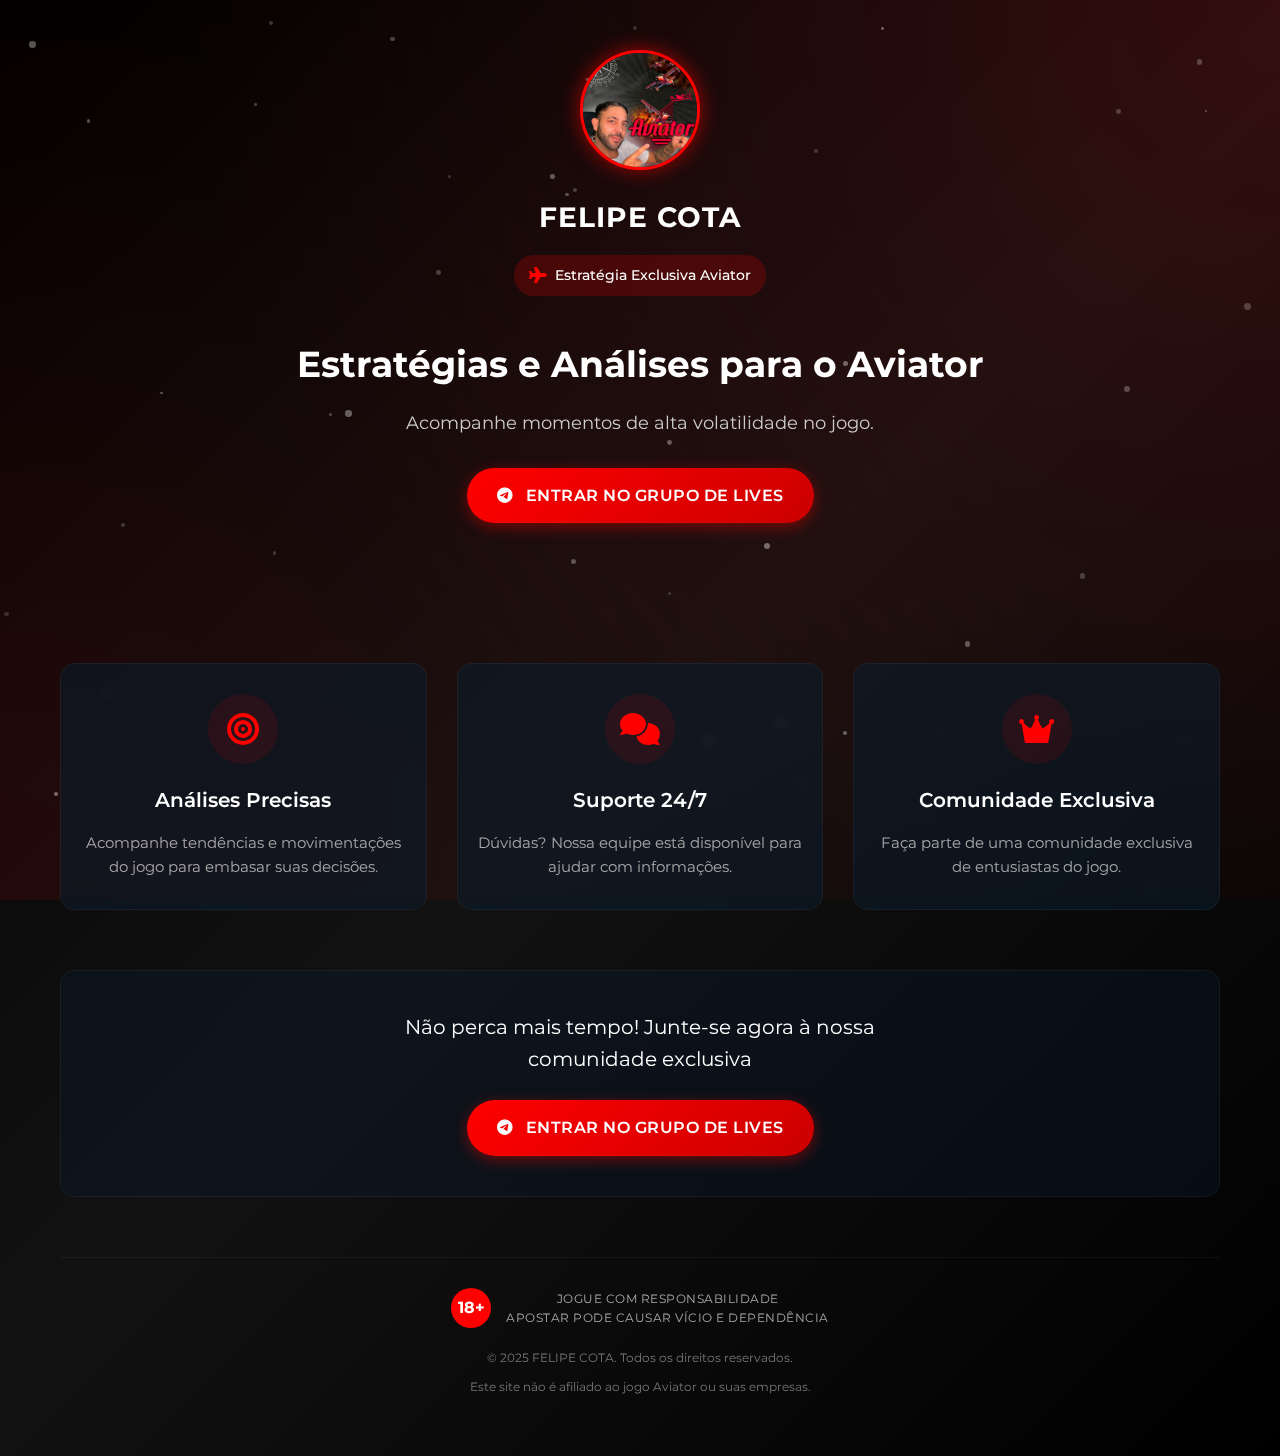
==== index.html @ 292ceb73 "Projeto inicial da landing page do Felipe Cota" ====
<!DOCTYPE html>
<html lang="pt-BR">
<head>
    <!-- Google Tag Manager -->
    <script>(function(w,d,s,l,i){w[l]=w[l]||[];w[l].push({'gtm.start':
    new Date().getTime(),event:'gtm.js'});var f=d.getElementsByTagName(s)[0],
    j=d.createElement(s),dl=l!='dataLayer'?'&l='+l:'';j.async=true;j.src=
    'https://www.googletagmanager.com/gtm.js?id='+i+dl;f.parentNode.insertBefore(j,f);
    })(window,document,'script','dataLayer','GTM-M8GBDRV');</script>
    <!-- End Google Tag Manager -->
    <meta charset="UTF-8">
    <meta name="viewport" content="width=device-width, initial-scale=1.0">
    <meta name="description" content="Explore estratégias e análises para o Aviator. Junte-se à nossa comunidade exclusiva para insights em tempo real e suporte especializado.">
    <title>Felipe Cota - Estratégia Exclusiva</title>
    <link rel="stylesheet" href="cota_styles.css">
    <link rel="stylesheet" href="https://cdnjs.cloudflare.com/ajax/libs/font-awesome/6.0.0/css/all.min.css">
    <link rel="preconnect" href="https://fonts.googleapis.com">
    <link rel="preconnect" href="https://fonts.gstatic.com" crossorigin>
    <link href="https://fonts.googleapis.com/css2?family=Montserrat:wght@400;500;600;700&display=swap" rel="stylesheet">
    <link rel="icon" href="assets/favicon.png" type="image/png">
    
    <!-- Facebook Pixel Code -->
    <script>
        !function(f,b,e,v,n,t,s)
        {if(f.fbq)return;n=f.fbq=function(){n.callMethod?
        n.callMethod.apply(n,arguments):n.queue.push(arguments)};
        if(!f._fbq)f._fbq=n;n.push=n;n.loaded=!0;n.version='2.0';
        n.queue=[];t=b.createElement(e);t.async=!0;
        t.src=v;s=b.getElementsByTagName(e)[0];
        s.parentNode.insertBefore(t,s)}(window, document,'script',
        'https://connect.facebook.net/en_US/fbevents.js');
        fbq('init', '905341501765462');
        fbq('track', 'PageView');
        
        // Track View Content event
        document.addEventListener('DOMContentLoaded', function() {
            fbq('track', 'ViewContent', {
                content_name: 'Felipe Cota Landing Page',
                content_type: 'landing_page'
            });
        });
    </script>
    <noscript>
        <img height="1" width="1" style="display:none" 
            src="https://www.facebook.com/tr?id=905341501765462&ev=PageView&noscript=1"/>
    </noscript>
    <!-- End Facebook Pixel Code -->
</head>
<body>
    <!-- Google Tag Manager (noscript) -->
    <noscript><iframe src="https://www.googletagmanager.com/ns.html?id=GTM-M8GBDRV"
    height="0" width="0" style="display:none;visibility:hidden"></iframe></noscript>
    <!-- End Google Tag Manager (noscript) -->
    <div class="container">
        <header>
            <div class="profile">
                <div class="profile-img">
                    <img src="assets/profile.jpeg" alt="Imagem de perfil do Felipe Cota">
                </div>
                <h1>FELIPE COTA</h1>
            </div>
            <div class="subtitle">
                <span class="icon"><i class="fas fa-plane"></i></span>
                <p>Estratégia Exclusiva Aviator</p>
            </div>
            
            <div class="hero">
                <h2>Estratégias e Análises para o Aviator</h2>
                <p>Acompanhe momentos de alta volatilidade no jogo.</p>
                <a href="https://t.me/+5zDm2yMFK7ljYjJh" class="cta-button telegram-button" id="top-cta-button" target="_blank">
                    <i class="fab fa-telegram-plane"></i> ENTRAR NO GRUPO DE LIVES
                </a>
            </div>
        </header>
        
        <section class="features">
            <!-- Cards removidos para simplificar a tela -->
        </section>
        
        <section class="benefits">
            <div class="benefit-card">
                <div class="benefit-icon">
                    <i class="fas fa-bullseye"></i>
                </div>
                <h3>Análises Precisas</h3>
                <p>Acompanhe tendências e movimentações do jogo para embasar suas decisões.</p>
            </div>
            
            <div class="benefit-card">
                <div class="benefit-icon">
                    <i class="fas fa-comments"></i>
                </div>
                <h3>Suporte 24/7</h3>
                <p>Dúvidas? Nossa equipe está disponível para ajudar com informações.</p>
            </div>
            
            <div class="benefit-card">
                <div class="benefit-icon">
                    <i class="fas fa-crown"></i>
                </div>
                <h3>Comunidade Exclusiva</h3>
                <p>Faça parte de uma comunidade exclusiva de entusiastas do jogo.</p>
            </div>
        </section>
        
        <div class="bottom-cta">
            <p>Não perca mais tempo! Junte-se agora à nossa comunidade exclusiva</p>
            <a href="https://t.me/+5zDm2yMFK7ljYjJh" class="cta-button telegram-button" id="bottom-cta-button" target="_blank">
                <i class="fab fa-telegram-plane"></i> ENTRAR NO GRUPO DE LIVES
            </a>
        </div>
        
        <footer>
            <div class="responsible-gaming">
                <span class="age-restriction">18+</span>
                <p>JOGUE COM RESPONSABILIDADE<br>APOSTAR PODE CAUSAR VÍCIO E DEPENDÊNCIA</p>
            </div>
            <p class="copyright">&copy; 2025 FELIPE COTA. Todos os direitos reservados.</p>
            <p class="disclaimer">Este site não é afiliado ao jogo Aviator ou suas empresas.</p>
        </footer>
    </div>
    
    <script src="cota_script.js" async></script>
</body>
</html>
---- cota_styles.css ----
/* Reset and Base Styles */
* {
    margin: 0;
    padding: 0;
    box-sizing: border-box;
}

body {
    font-family: 'Montserrat', sans-serif;
    background: linear-gradient(135deg, #000000 0%, #121212 50%, #000000 100%);
    color: #ffffff;
    line-height: 1.6;
    position: relative;
}

body::before {
    content: '';
    position: fixed;
    top: 0;
    left: 0;
    width: 100%;
    height: 100%;
    background: radial-gradient(circle at top right, rgba(255, 0, 0, 0.15), transparent 70%),
                radial-gradient(circle at bottom left, rgba(255, 0, 0, 0.1), transparent 70%);
    z-index: -1;
}

.container {
    max-width: 1200px;
    margin: 0 auto;
    padding: 20px;
    position: relative;
}

/* Header Styles */
header {
    text-align: center;
    padding: 30px 0;
}

.profile {
    display: flex;
    flex-direction: column;
    align-items: center;
    margin-bottom: 15px;
}

.profile-img {
    width: 120px;
    height: 120px;
    border-radius: 50%;
    overflow: hidden;
    border: 3px solid #ff0000;
    box-shadow: 0 0 20px rgba(255, 0, 0, 0.6);
    margin-bottom: 15px;
    background: #1a1a1a;
    display: flex;
    justify-content: center;
    align-items: center;
}

.profile-img img {
    width: 100%;
    height: auto;
}

h1 {
    font-size: 28px;
    font-weight: 700;
    letter-spacing: 1px;
    margin-top: 10px;
}

.subtitle {
    display: flex;
    align-items: center;
    justify-content: center;
    margin-bottom: 40px;
    background-color: rgba(255, 0, 0, 0.2);
    padding: 8px 15px;
    border-radius: 20px;
    width: fit-content;
    margin: 0 auto 40px;
}

.subtitle .icon {
    color: #ff0000;
    margin-right: 8px;
}

.subtitle p {
    font-size: 14px;
    font-weight: 500;
}

.hero {
    margin-top: 40px;
    margin-bottom: 50px;
}

.hero h2 {
    font-size: 36px;
    margin-bottom: 15px;
    font-weight: 700;
}

.highlight {
    color: #ff0000;
}

.hero p {
    font-size: 18px;
    max-width: 600px;
    margin: 0 auto 30px;
    color: #cccccc;
}

.cta-button {
    display: inline-block;
    background: linear-gradient(135deg, #ff0000 0%, #cc0000 100%);
    color: white;
    padding: 15px 30px;
    border-radius: 30px;
    font-weight: 600;
    text-decoration: none;
    font-size: 16px;
    letter-spacing: 0.5px;
    transition: all 0.3s ease;
    box-shadow: 0 4px 15px rgba(255, 0, 0, 0.4);
}

.telegram-button {
    background: linear-gradient(135deg, #ff0000 0%, #cc0000 100%);
    box-shadow: 0 4px 15px rgba(255, 0, 0, 0.4);
}

.telegram-button:hover {
    box-shadow: 0 7px 20px rgba(255, 0, 0, 0.5);
}

.cta-button i {
    margin-right: 8px;
}

.cta-button:hover {
    transform: translateY(-3px);
    box-shadow: 0 7px 20px rgba(255, 0, 0, 0.5);
}

/* Features Section */
.features {
    display: grid;
    grid-template-columns: repeat(4, 1fr);
    gap: 20px;
    margin-bottom: 60px;
}

.feature-box {
    background: #111111;
    border-radius: 15px;
    padding: 25px 15px;
    text-align: center;
    transition: transform 0.3s ease, box-shadow 0.3s ease;
    border: 1px solid rgba(255, 255, 255, 0.05);
    position: relative;
    overflow: hidden;
    backdrop-filter: blur(5px);
    background: rgba(10, 26, 42, 0.6);
}

.feature-icon {
    font-size: 28px;
    margin-bottom: 15px;
    height: 60px;
    width: 60px;
    display: flex;
    align-items: center;
    justify-content: center;
    border-radius: 50%;
    margin: 0 auto 15px;
    background: rgba(255, 255, 255, 0.05);
    transition: all 0.3s ease;
}

.feature-box:nth-child(1) {
    background: linear-gradient(135deg, rgba(255, 0, 0, 0.2) 0%, rgba(255, 0, 0, 0.1) 100%);
}

.feature-box:nth-child(2) {
    background: linear-gradient(135deg, rgba(255, 0, 0, 0.2) 0%, rgba(255, 0, 0, 0.1) 100%);
}

.feature-box:nth-child(3) {
    background: linear-gradient(135deg, rgba(255, 0, 0, 0.2) 0%, rgba(255, 0, 0, 0.1) 100%);
}

.feature-box:nth-child(4) {
    background: linear-gradient(135deg, rgba(255, 0, 0, 0.2) 0%, rgba(255, 0, 0, 0.1) 100%);
}

.feature-box:hover {
    transform: translateY(-10px);
    box-shadow: 0 15px 30px rgba(0, 0, 0, 0.3);
}

.feature-box:hover .feature-icon {
    transform: scale(1.1);
}

.feature-box h3 {
    font-size: 18px;
    margin-bottom: 10px;
    font-weight: 600;
}

.feature-box p {
    font-size: 14px;
    color: #aaaaaa;
}

/* Benefits Section */
.benefits {
    display: grid;
    grid-template-columns: repeat(3, 1fr);
    gap: 30px;
    margin-bottom: 60px;
}

.benefit-card {
    background: #111111;
    border-radius: 15px;
    padding: 30px 20px;
    text-align: center;
    transition: transform 0.3s ease, box-shadow 0.3s ease;
    border: 1px solid rgba(255, 255, 255, 0.05);
    position: relative;
    overflow: hidden;
    backdrop-filter: blur(5px);
    background: rgba(10, 26, 42, 0.6);
}

.benefit-icon {
    font-size: 32px;
    color: #ff0000;
    margin-bottom: 20px;
    height: 70px;
    width: 70px;
    display: flex;
    align-items: center;
    justify-content: center;
    border-radius: 50%;
    margin: 0 auto 20px;
    background: rgba(255, 0, 0, 0.1);
    transition: all 0.3s ease;
}

.benefit-card:hover {
    transform: translateY(-10px);
    box-shadow: 0 15px 30px rgba(0, 0, 0, 0.3);
}

.benefit-card:hover .benefit-icon {
    transform: scale(1.1);
    color: #ffffff;
}

.benefit-card h3 {
    font-size: 20px;
    margin-bottom: 15px;
    font-weight: 600;
}

.benefit-card p {
    font-size: 15px;
    color: #aaaaaa;
}

/* Bottom CTA */
.bottom-cta {
    text-align: center;
    margin-bottom: 60px;
    padding: 40px 20px;
    background: rgba(10, 26, 42, 0.4);
    border-radius: 15px;
    border: 1px solid rgba(255, 255, 255, 0.05);
}

.bottom-cta p {
    font-size: 20px;
    margin-bottom: 25px;
    max-width: 600px;
    margin-left: auto;
    margin-right: auto;
}

/* Footer */
footer {
    text-align: center;
    padding: 30px 0;
    border-top: 1px solid rgba(255, 255, 255, 0.05);
}

.responsible-gaming {
    display: flex;
    align-items: center;
    justify-content: center;
    margin-bottom: 20px;
}

.age-restriction {
    display: inline-block;
    width: 40px;
    height: 40px;
    line-height: 40px;
    text-align: center;
    border-radius: 50%;
    background-color: #ff0000;
    color: white;
    font-weight: 700;
    margin-right: 15px;
}

.responsible-gaming p {
    font-size: 12px;
    color: #aaaaaa;
    text-transform: uppercase;
    letter-spacing: 0.5px;
}

.copyright, .disclaimer {
    font-size: 12px;
    color: #777777;
    margin-bottom: 10px;
}

/* Animations */
@keyframes float {
    0% {
        transform: translateY(0px);
    }
    50% {
        transform: translateY(-10px);
    }
    100% {
        transform: translateY(0px);
    }
}

@keyframes pulse {
    0% {
        box-shadow: 0 0 0 0 rgba(0, 136, 204, 0.7);
    }
    70% {
        box-shadow: 0 0 0 15px rgba(0, 136, 204, 0);
    }
    100% {
        box-shadow: 0 0 0 0 rgba(0, 136, 204, 0);
    }
}

.pulse {
    animation: pulse 1s ease-in-out;
}

.particles {
    position: fixed;
    top: 0;
    left: 0;
    width: 100%;
    height: 100%;
    pointer-events: none;
    z-index: -1;
}

.particle {
    position: absolute;
    background-color: rgba(0, 136, 204, 0.3);
    border-radius: 50%;
}

.touch-active {
    transform: translateY(-5px);
    box-shadow: 0 10px 20px rgba(0, 0, 0, 0.3);
}

/* Media Queries */
@media (max-width: 768px) {
    .features {
        grid-template-columns: repeat(2, 1fr);
    }
    
    .benefits {
        grid-template-columns: 1fr;
        gap: 20px;
    }
    
    .hero h2 {
        font-size: 28px;
    }
    
    .hero p {
        font-size: 16px;
    }
    
    .cta-button {
        padding: 12px 25px;
        font-size: 14px;
    }
}

@media (max-width: 480px) {
    .features {
        grid-template-columns: 1fr;
    }
    
    .profile-img {
        width: 100px;
        height: 100px;
    }
    
    h1 {
        font-size: 24px;
    }
    
    .hero h2 {
        font-size: 24px;
    }
    
    .bottom-cta p {
        font-size: 18px;
    }
}

@media (max-width: 360px) {
    .container {
        padding: 15px 10px;
    }
    
    .profile-img {
        width: 80px;
        height: 80px;
    }
    
    h1 {
        font-size: 20px;
    }
    
    .hero h2 {
        font-size: 20px;
    }
    
    .hero p {
        font-size: 14px;
    }
}
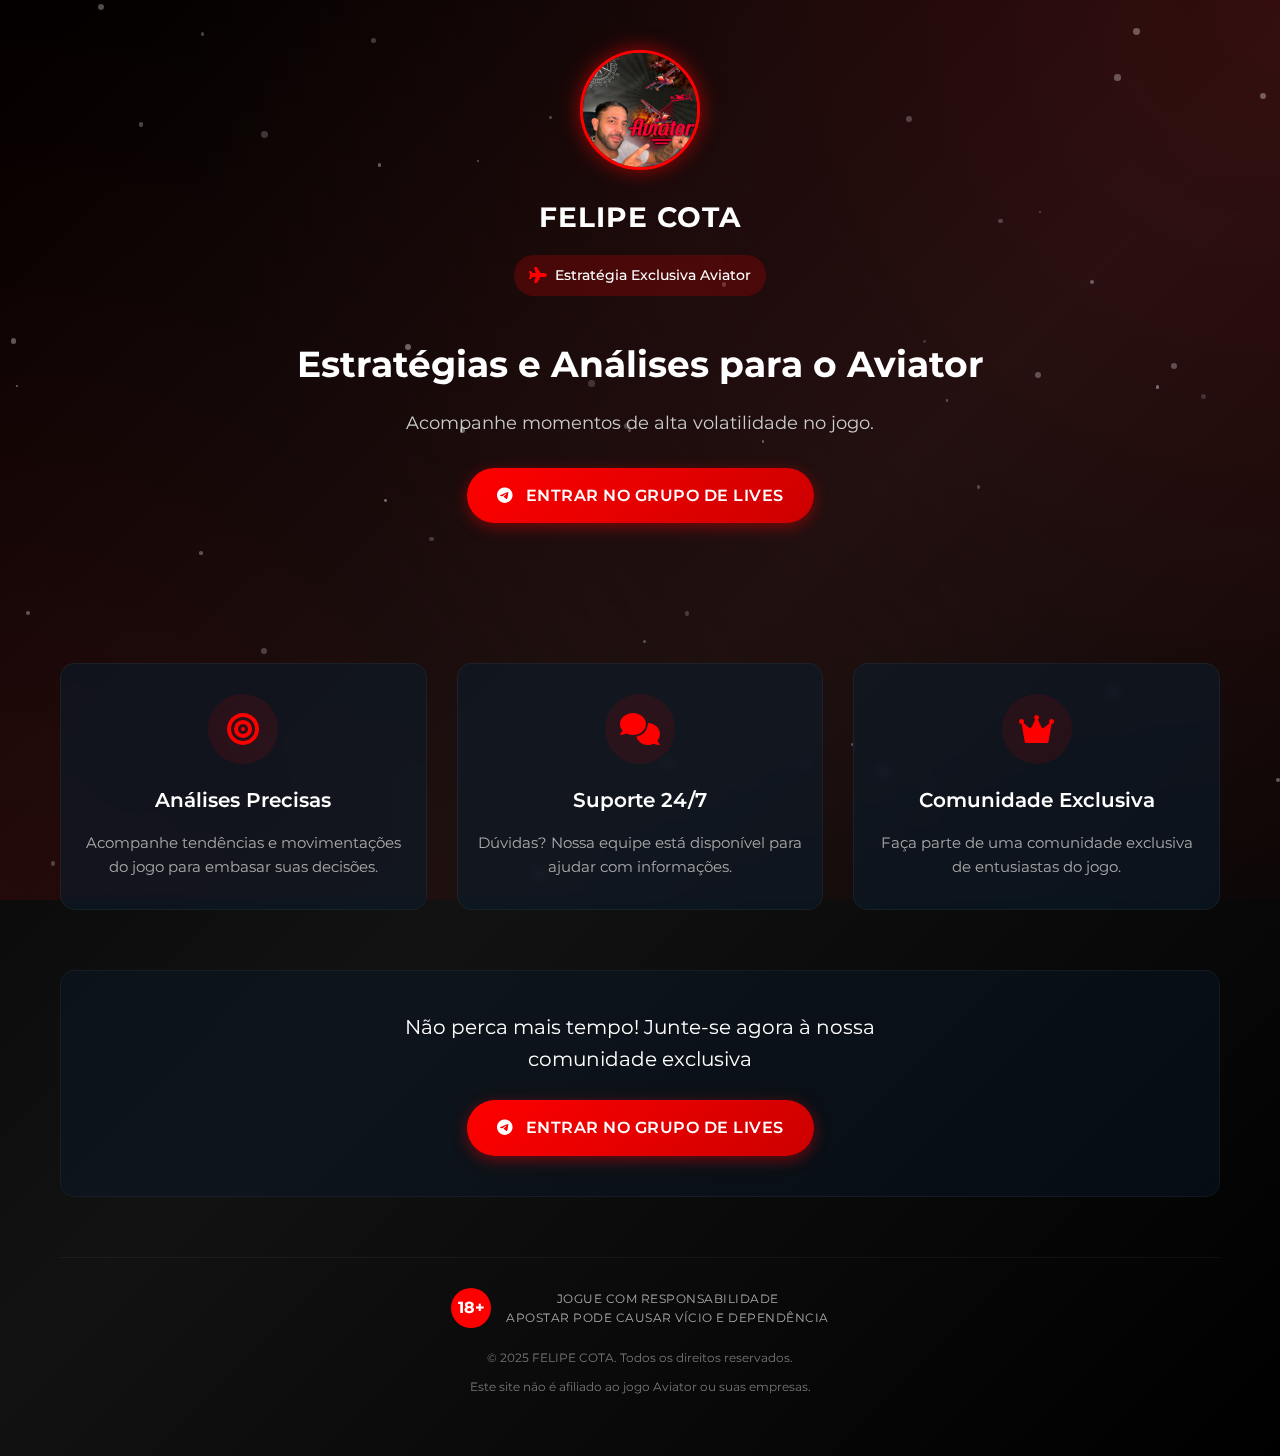
==== commit 0bc1f62c: "Update index.html" ====
--- a/index.html
+++ b/index.html
@@ -120,6 +120,6 @@
         </footer>
     </div>
     
-    <script src="cota_script.js" async></script>
+    <script src="cota_script.js" defer></script>
 </body>
 </html>
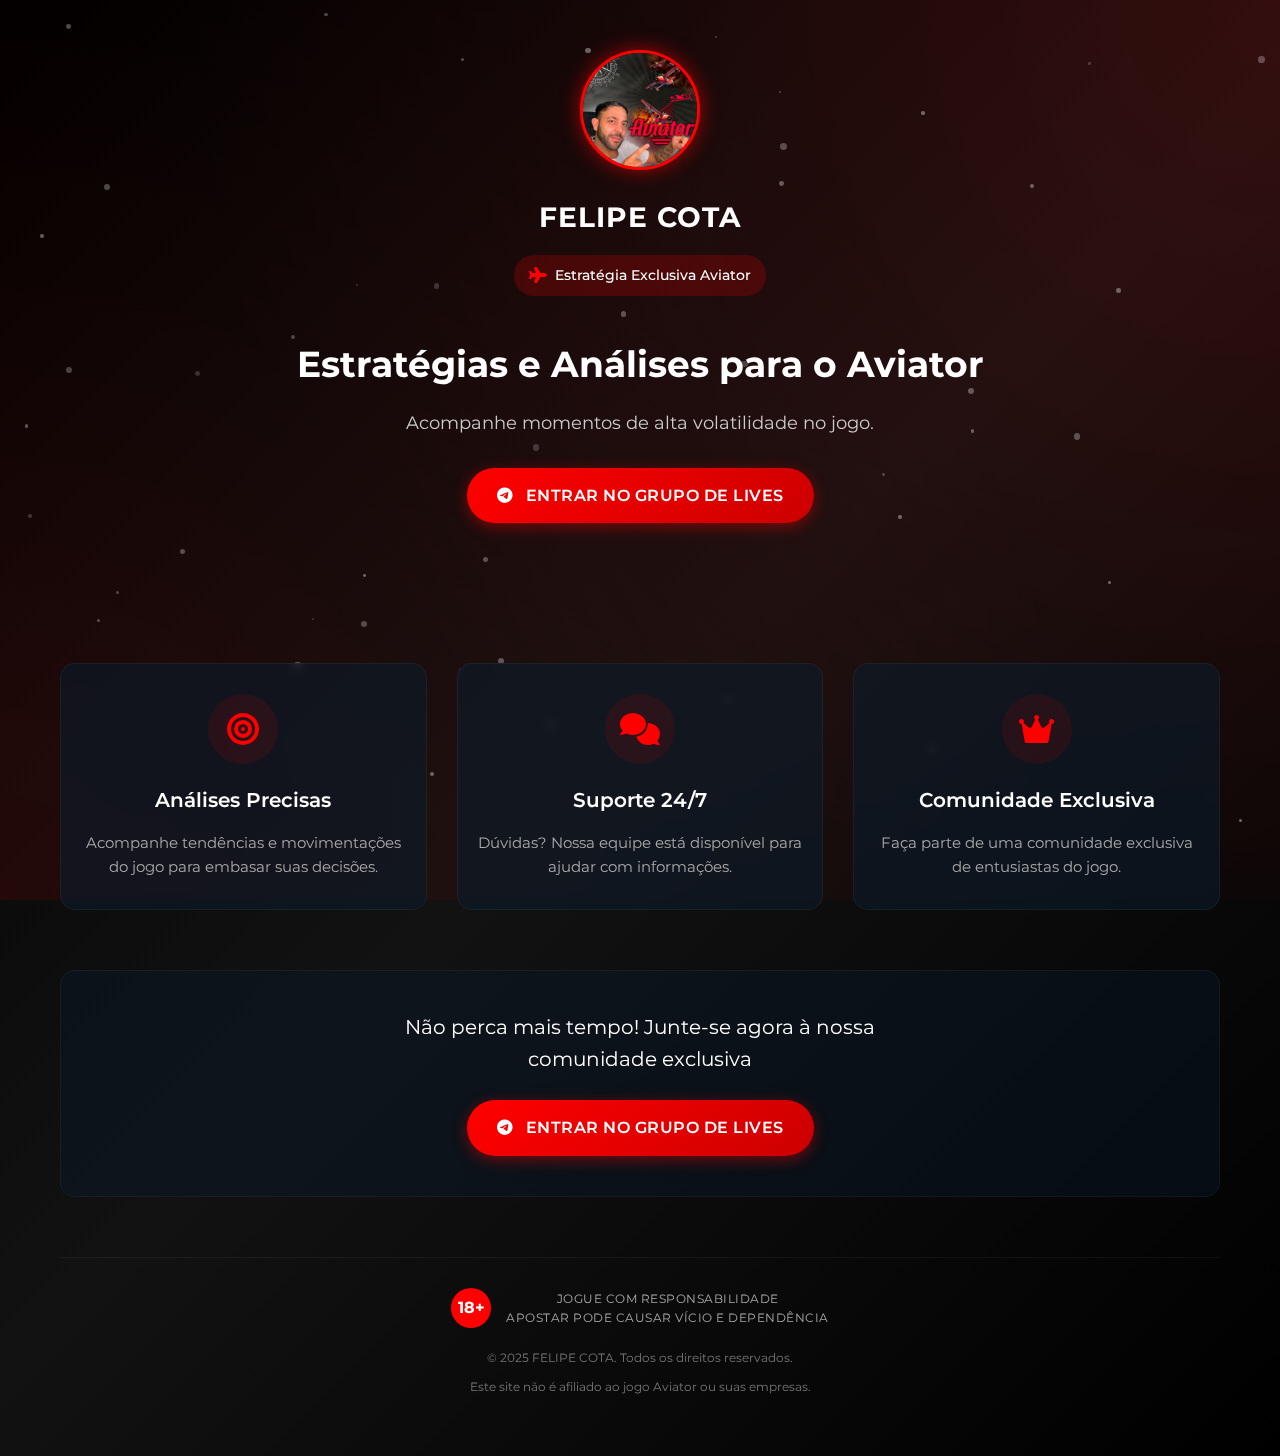
==== commit cdc6daae: "Configuração para suportar URL /lp3/" ====
--- a/index.html
+++ b/index.html
@@ -12,12 +12,12 @@
     <meta name="viewport" content="width=device-width, initial-scale=1.0">
     <meta name="description" content="Explore estratégias e análises para o Aviator. Junte-se à nossa comunidade exclusiva para insights em tempo real e suporte especializado.">
     <title>Felipe Cota - Estratégia Exclusiva</title>
-    <link rel="stylesheet" href="cota_styles.css">
+    <link rel="stylesheet" href="/cota_styles.css">
     <link rel="stylesheet" href="https://cdnjs.cloudflare.com/ajax/libs/font-awesome/6.0.0/css/all.min.css">
     <link rel="preconnect" href="https://fonts.googleapis.com">
     <link rel="preconnect" href="https://fonts.gstatic.com" crossorigin>
     <link href="https://fonts.googleapis.com/css2?family=Montserrat:wght@400;500;600;700&display=swap" rel="stylesheet">
-    <link rel="icon" href="assets/favicon.png" type="image/png">
+    <link rel="icon" href="/assets/favicon.png" type="image/png">
     
     <!-- Facebook Pixel Code -->
     <script>
@@ -55,7 +55,7 @@
         <header>
             <div class="profile">
                 <div class="profile-img">
-                    <img src="assets/profile.jpeg" alt="Imagem de perfil do Felipe Cota">
+                    <img src="/assets/profile.jpeg" alt="Imagem de perfil do Felipe Cota">
                 </div>
                 <h1>FELIPE COTA</h1>
             </div>
@@ -120,6 +120,6 @@
         </footer>
     </div>
     
-    <script src="cota_script.js" defer></script>
+    <script src="/cota_script.js" defer></script>
 </body>
 </html>
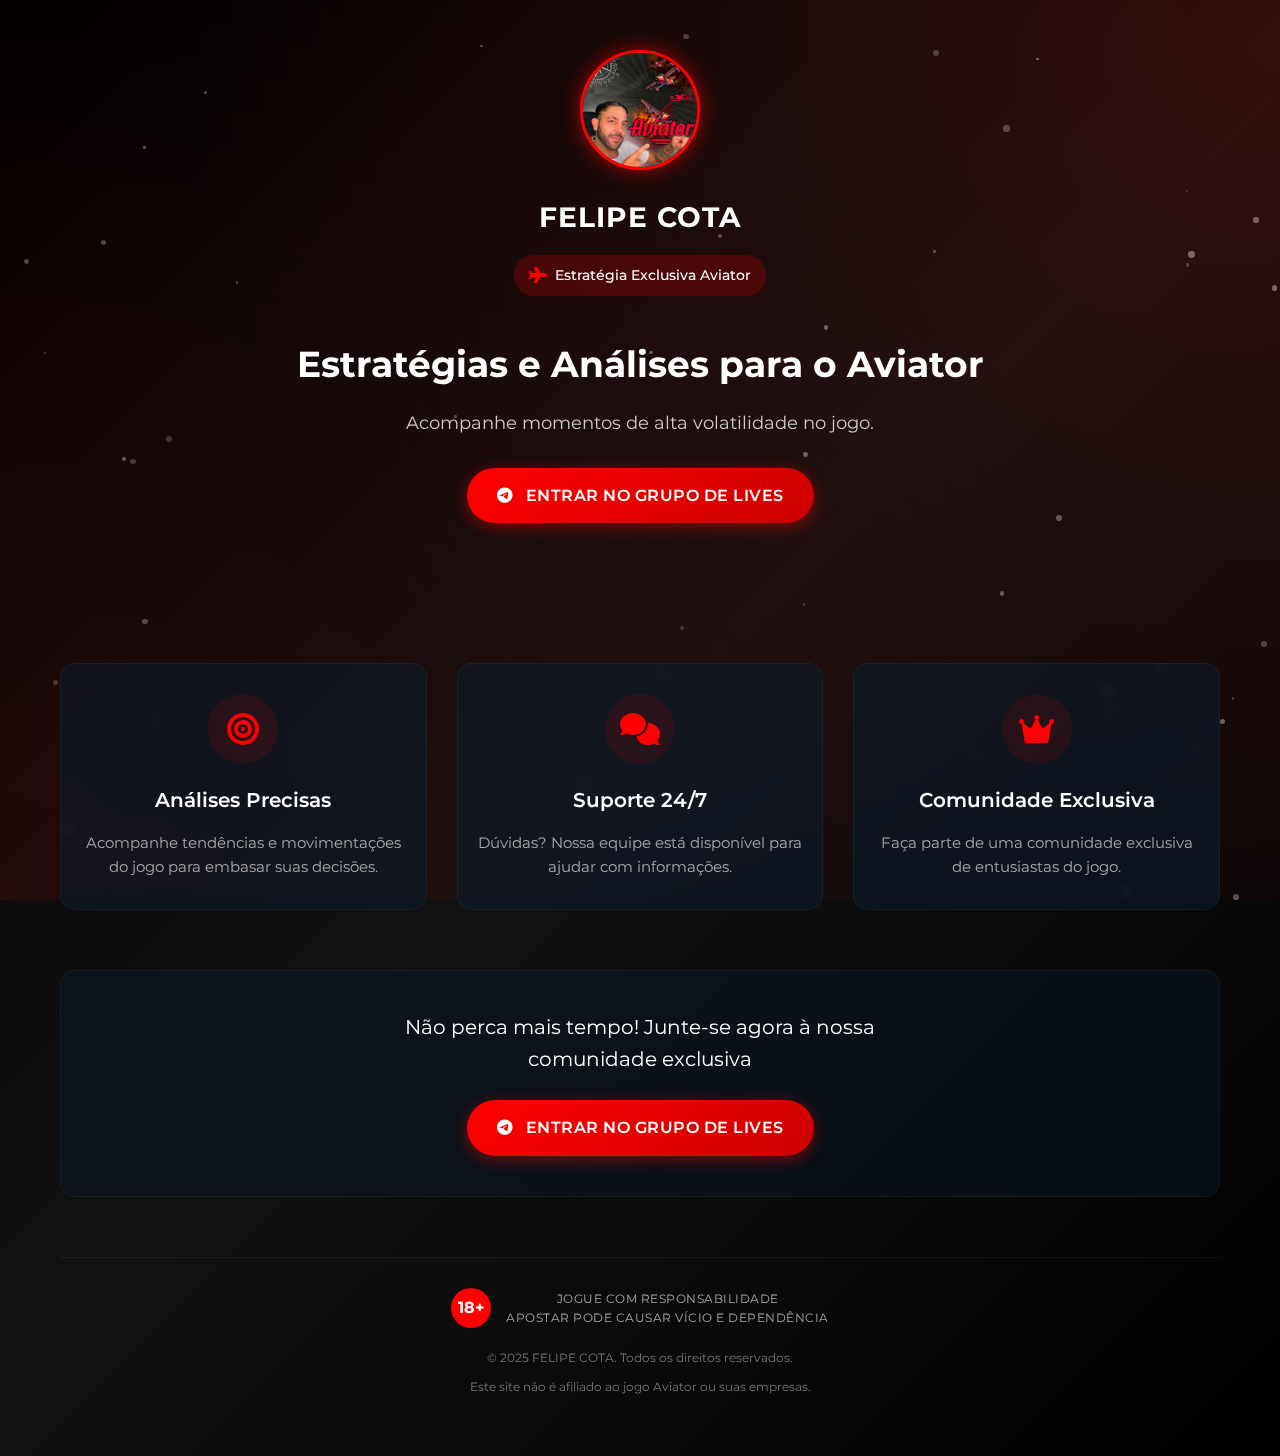
==== commit c2ee6a32: "Melhorar captura de parâmetros UTM, corrigir caminhos para recursos e atualizar redirecionamentos" ====
--- a/index.html
+++ b/index.html
@@ -120,6 +120,6 @@
         </footer>
     </div>
     
-    <script src="/cota_script.js" defer></script>
+    <script src="/cota_script.js" async></script>
 </body>
 </html>
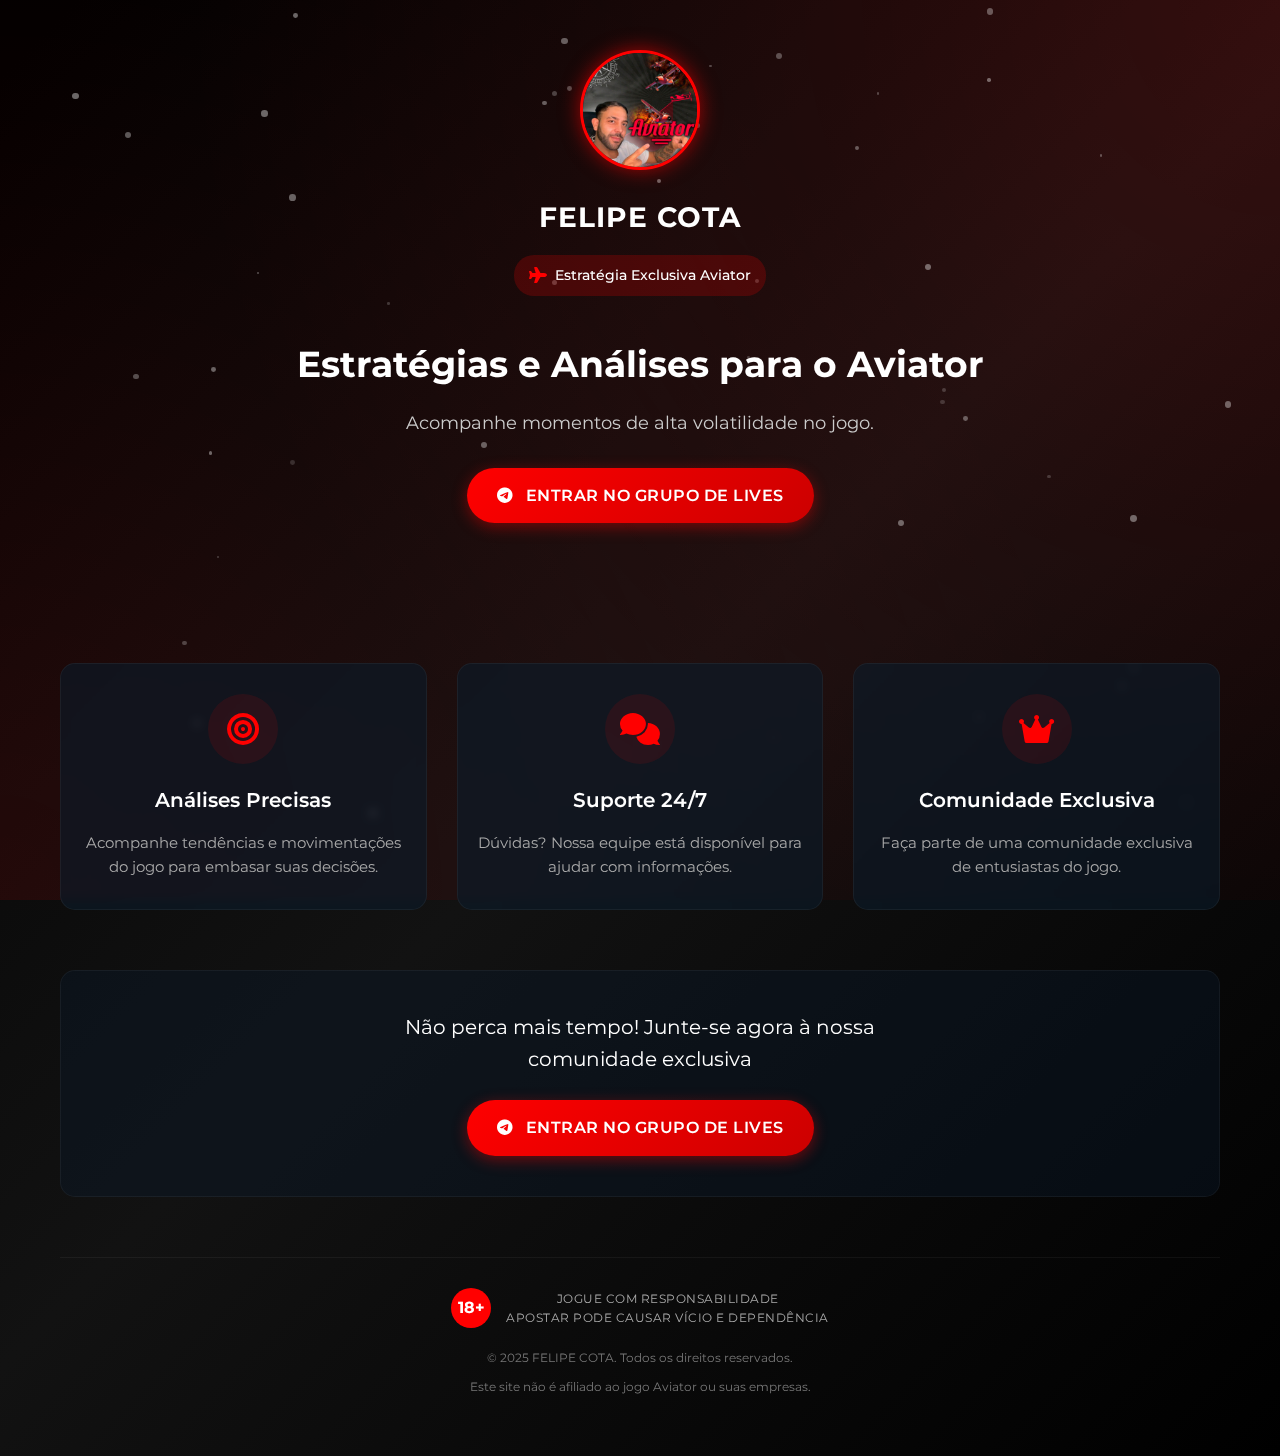
==== commit 13792165: "Resolver conflitos e melhorar captura de parâmetros UTM" ====
--- a/index.html
+++ b/index.html
@@ -120,6 +120,6 @@
         </footer>
     </div>
     
-    <script src="/cota_script.js" async></script>
+    <script src="/cota_script.js" defer></script>
 </body>
 </html>
